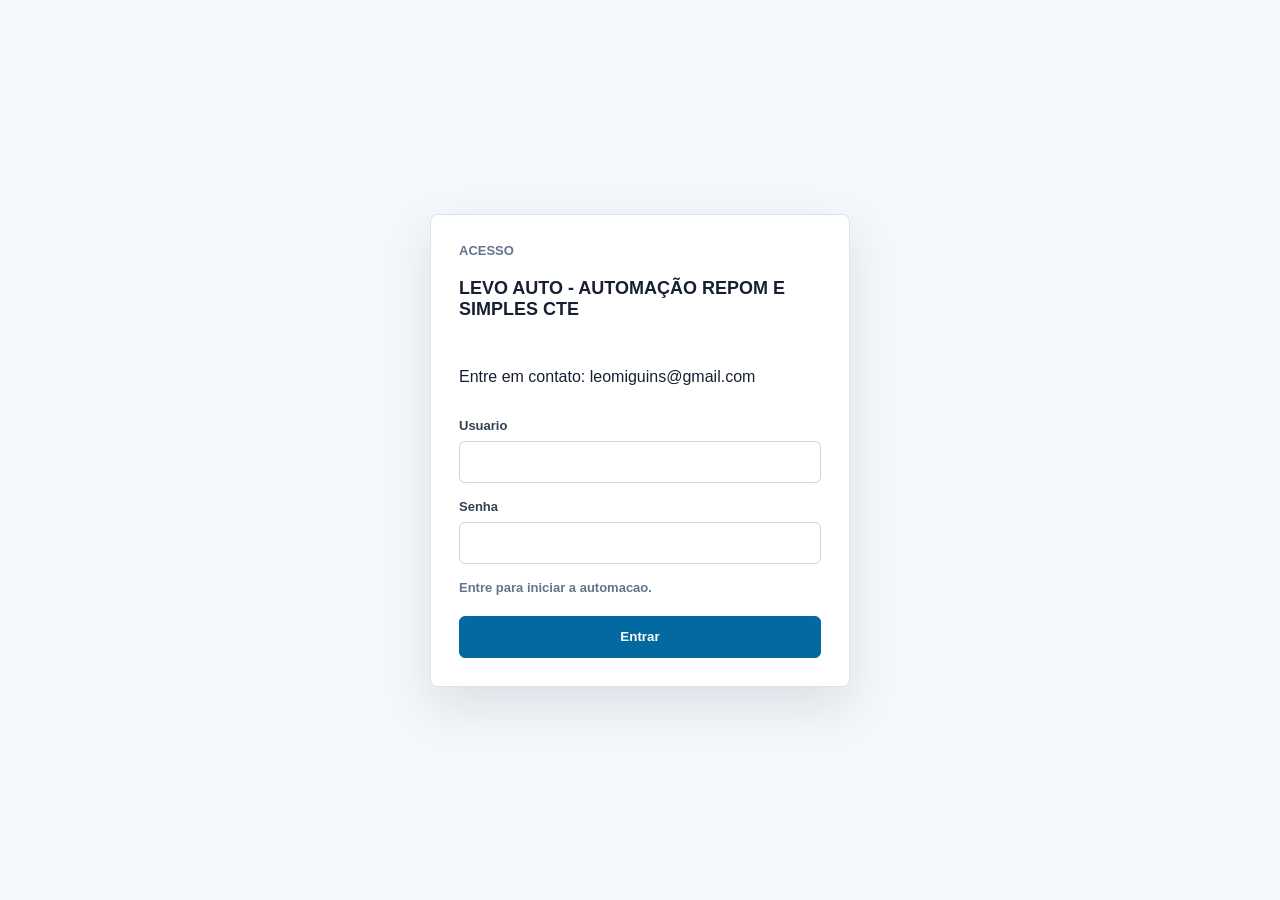
==== extensao-levo-auto/app/index.html @ f9248904 "Correção bug preenchimento produtor" ====
<!doctype html>
<html lang="pt-BR">
<head>
    <meta charset="utf-8">
    <meta name="viewport" content="width=device-width, initial-scale=0.9">
    <title>Pedagio Auto</title>
    <link rel="stylesheet" href="app.css">
</head>
<body class="bloqueado">
    <section id="loginView" class="login-shell">
        <form id="loginForm" class="login-card">
            <p class="eyebrow">Acesso</p>
            <h2>LEVO AUTO - AUTOMAÇÃO REPOM E SIMPLES CTE</h2>
            <p>Entre em contato: leomiguins@gmail.com</p>

            <label>
                Usuario
                <input id="loginNome" autocomplete="username" required>
            </label>

            <label>
                Senha
                <input id="loginSenha" type="password" autocomplete="current-password" required>
            </label>

            <p id="loginStatus" class="login-status">Entre para iniciar a automacao.</p>
            <button class="primary" type="submit">Entrar</button>
        </form>
    </section>

    <main id="appView" class="shell">
        <section class="header">
            <div>
                <p class="eyebrow">AUTOMAÇÃO REPOM E SIMPLES CTE</p>
                <h1>LEVO AUTO</h1>
                <p id="usuarioSessao" class="session-info"></p>
            </div>
            <div class="header-actions">
                <button id="btnSair" class="ghost" type="button">Sair</button>
            </div>
        </section>

        <div class="workspace">
            <div class="main-column">
                <section class="panel">
                    <label class="dropzone" for="xmlInput">
                        <span>Selecionar XML das notas</span>
                        <small>Voce pode escolher uma ou mais NF-e do mesmo servico.</small>
                    </label>
                    <input id="xmlInput" type="file" accept=".xml,text/xml,application/xml" multiple>
                </section>

                <section id="status" class="status empty">
                    Nenhum XML carregado.
                </section>

                <section class="grid">
                    <label>
                        Placa / codigo
                        <input id="placa" autocomplete="off" placeholder="Ex.: MJD9E08">
                        <small id="placaAviso" class="field-alert" hidden>Placa nao encontrada</small>
                    </label>
                    <label>
                        Cidade destino
                        <input id="cidade" autocomplete="off" placeholder="Cidade da NF">
                    </label>
                    <label>
                        Nota inicial
                        <input id="nota" autocomplete="off" placeholder="Numero da primeira NF">
                    </label>
                    <label>
                        Quantidade
                        <input id="quantidade" type="number" min="0" step="1">
                    </label>
                </section>

                <section class="panel">
                    <h2>Dados extraidos</h2>
                    <dl class="summary">
                        <div><dt>Produtor</dt><dd id="produtor">-</dd></div>
                        <div><dt>Empresa emissora</dt><dd id="emitente">-</dd></div>
                        <div><dt>Municipio</dt><dd id="municipio">-</dd></div>
                        <div><dt>Distancia ida</dt><dd id="kmPagamento">-</dd></div>
                        <div><dt>Notas</dt><dd id="notas">-</dd></div>
                        <div><dt>Peso total</dt><dd id="peso">-</dd></div>
                        <div><dt>Valor total</dt><dd id="valor">-</dd></div>
                    </dl>
                </section>

                <section class="panel action-hub">
                    <h2>Comandos</h2>
                    <label class="check">
                        <input id="autoConfirmar" type="checkbox">
                        <span>Autoconfirmar no Repom</span>
                    </label>
                    <label class="check">
                        <input id="semPedagio" type="checkbox">
                        <span>Sem pedagio</span>
                    </label>
                    <div class="button-row">
                        <button id="btnSalvar" type="button">Salvar temporario</button>
                        <button id="btnRepom" class="primary" type="button" disabled>Fazer Repom</button>
                        <button id="btnCte" class="primary" type="button" disabled>Fazer CTE</button>
                        <button id="btnLimpar" class="ghost" type="button">Limpar</button>
                    </div>
                </section>
            </div>

            <aside class="cte-panel">
                <h2>Pedagio emitido</h2>
                <dl class="summary cte-summary">
                    <div><dt>Nº pedagio</dt><dd id="repomNumeroPedagio">-</dd></div>
                    <div><dt>Nº meio pagamento</dt><dd id="repomMeioPagamento">-</dd></div>
                    <div><dt>Valor pedagio</dt><dd id="repomValor">-</dd></div>
                    <div><dt>Empresa Repom</dt><dd id="repomEmpresa">-</dd></div>
                </dl>

                <section class="process-section">
                    <h2>Logs do processo</h2>
                    <ol id="processLogs" class="process-logs" aria-live="polite">
                        <li class="process-log pending">Iniciando automacao</li>
                        <li class="process-log pending">Pedagio finalizado</li>
                        <li class="process-log pending">CTE iniciado</li>
                        <li class="process-log pending">Produtores carregados sem erro</li>
                        <li class="process-log pending">Valor do frete inserido</li>
                    </ol>
                </section>

                <section class="history-section">
                    <h2>Historico</h2>
                    <div id="historicoPedagios" class="history-list">
                        Nenhum pedagio emitido.
                    </div>
                </section>
            </aside>
        </div>
    </main>

    <script type="module" src="app.js"></script>
</body>
</html>
---- extensao-levo-auto/app/app.css ----
:root {
    color-scheme: light;
    font-family: Segoe UI, Arial, sans-serif;
    background: #f4f7fb;
    color: #172033;
}

* {
    box-sizing: border-box;
}

body {
    margin: 0;
    min-height: 100vh;
    background: #f4f7fb;
}

body.bloqueado #appView {
    display: none;
}

body:not(.bloqueado) #loginView {
    display: none;
}

.login-shell {
    min-height: 100vh;
    display: grid;
    place-items: center;
    padding: 24px;
}

.login-card {
    width: min(420px, 100%);
    display: flex;
    flex-direction: column;
    gap: 16px;
    padding: 28px;
    background: #ffffff;
    border: 1px solid #dbe3ef;
    border-radius: 8px;
    box-shadow: 0 20px 50px rgba(15, 23, 42, .10);
}

.login-status {
    min-height: 20px;
    margin: 0;
    color: #64748b;
    font-size: 13px;
    font-weight: 700;
}

.login-status.error {
    color: #b42318;
}

.shell {
    width: min(1240px, calc(100% - 32px));
    margin: 0 auto;
    padding: 32px 0 150px;
}

.header,
.button-row {
    display: flex;
    align-items: center;
    justify-content: space-between;
    gap: 16px;
}

.header {
    margin-bottom: 24px;
}

.header-actions {
    display: flex;
    gap: 10px;
}

.session-info {
    margin: 8px 0 0;
    color: #64748b;
    font-size: 19px;
    font-weight: 700;

}

.eyebrow {
    margin: 0 0 4px;
    color: #64748b;
    font-size: 13px;
    font-weight: 700;
    text-transform: uppercase;
}

h1,
h2 {
    margin: 0;
}

h1 {
    font-size: 34px;
}

h2 {
    font-size: 18px;
    margin-bottom: 16px;
}

.panel,
.status,
.grid,
.cte-panel {
    background: #ffffff;
    border: 1px solid #dbe3ef;
    border-radius: 8px;
    margin-bottom: 16px;
}

.panel {
    padding: 20px;
}

.workspace {
    display: grid;
    grid-template-columns: minmax(0, 1fr) 320px;
    gap: 16px;
    align-items: start;
}

.cte-panel {
    position: sticky;
    top: 20px;
    padding: 20px;
}

.dropzone {
    display: flex;
    flex-direction: column;
    align-items: center;
    justify-content: center;
    gap: 8px;
    min-height: 150px;
    border: 2px dashed #94a3b8;
    border-radius: 8px;
    cursor: pointer;
    text-align: center;
}

.dropzone span {
    font-size: 20px;
    font-weight: 800;
}

.dropzone small {
    color: #64748b;
}

#xmlInput {
    display: none;
}

.status {
    padding: 14px 16px;
    color: #0f5132;
    background: #ecfdf3;
    border-color: #b6e2c3;
}

.status.empty {
    color: #475569;
    background: #ffffff;
    border-color: #dbe3ef;
}

.status.error {
    color: #842029;
    background: #fff1f2;
    border-color: #fecdd3;
}

.grid {
    display: grid;
    grid-template-columns: repeat(4, minmax(0, 1fr));
    gap: 14px;
    padding: 20px;
}

label {
    color: #334155;
    font-size: 13px;
    font-weight: 700;
}

input {
    width: 100%;
    height: 42px;
    margin-top: 8px;
    border: 1px solid #cbd5e1;
    border-radius: 6px;
    padding: 0 12px;
    color: #172033;
    font-size: 15px;
}

input:focus {
    border-color: #0ea5e9;
    outline: 3px solid rgba(14, 165, 233, .18);
}

.field-alert {
    display: block;
    margin-top: 4px;
    color: #b42318;
    font-size: 11px;
    font-weight: 200;
}

.field-alert[hidden] {
    display: none;
}

input.field-error {
    border-color: #f04438;
}

.summary {
    display: grid;
    grid-template-columns: repeat(3, minmax(0, 1fr));
    gap: 12px;
    margin: 0;
}

.cte-summary {
    grid-template-columns: 1fr;
    margin-bottom: 16px;
}

.history-section {
    margin-top: 20px;
    padding-top: 16px;
    border-top: 1px solid #e2e8f0;
}

.process-section {
    margin-top: 20px;
    padding-top: 16px;
    border-top: 1px solid #e2e8f0;
}

.process-logs {
    display: grid;
    gap: 8px;
    margin: 0;
    padding: 0;
    list-style: none;
}

.process-log {
    min-height: 36px;
    display: flex;
    align-items: center;
    gap: 8px;
    padding: 8px 10px;
    border: 1px solid #e2e8f0;
    border-radius: 6px;
    background: #f8fafc;
    color: #475569;
    font-size: 13px;
    font-weight: 800;
}

.process-log::before {
    width: 9px;
    height: 9px;
    flex: 0 0 auto;
    border-radius: 999px;
    background: #94a3b8;
    content: "";
}

.process-log.ok {
    border-color: #b6e2c3;
    background: #ecfdf3;
    color: #0f5132;
}

.process-log.ok::before {
    background: #16a34a;
}

.process-log.error {
    border-color: #fecdd3;
    background: #fff1f2;
    color: #842029;
}

.process-log.error::before {
    background: #e11d48;
}

.history-list {
    display: grid;
    gap: 10px;
    color: #475569;
    font-size: 13px;
    font-weight: 700;
}

.history-item {
    display: grid;
    gap: 4px;
    padding: 10px;
    border: 1px solid #e2e8f0;
    border-radius: 8px;
    background: #f8fafc;
}

.history-item strong {
    color: #172033;
    font-size: 14px;
}

.history-item span {
    overflow-wrap: anywhere;
}

.summary div {
    min-height: 72px;
    padding: 12px;
    border: 1px solid #e2e8f0;
    border-radius: 8px;
    background: #f8fafc;
}

dt {
    color: #64748b;
    font-size: 12px;
    font-weight: 800;
    text-transform: uppercase;
}

dd {
    margin: 6px 0 0;
    font-size: 15px;
    font-weight: 700;
    word-break: break-word;
}

.producer-group {
    width: 100%;
    min-width: 0;
    height: auto;
    display: grid;
    gap: 4px;
    margin-top: 8px;
    padding: 10px;
    border-color: #cbd5e1;
    background: #ffffff;
    text-align: left;
}

.producer-group:first-child {
    margin-top: 0;
}

.producer-group.selected {
    border-color: #0369a1;
    background: #eff6ff;
}

.producer-group strong,
.producer-group span {
    display: block;
    overflow-wrap: anywhere;
}

.producer-group strong {
    color: #172033;
    font-size: 13px;
}

.producer-group span {
    color: #64748b;
    font-size: 12px;
    font-weight: 700;
}

.action-hub {
    position: fixed;
    right: max(16px, calc((100vw - 1240px) / 2));
    bottom: 14px;
    left: max(16px, calc((100vw - 1240px) / 2));
    z-index: 30;
    display: flex;
    align-items: center;
    gap: 14px;
    margin-bottom: 0;
    padding: 14px 16px;
    box-shadow: 0 16px 42px rgba(15, 23, 42, .16);
}

.action-hub h2 {
    margin-bottom: 0;
    margin-right: 8px;
}

.button-row {
    flex-wrap: wrap;
    justify-content: flex-start;
    margin-left: auto;
}

.check {
    display: flex;
    align-items: center;
    gap: 10px;
}

.check input {
    width: 18px;
    height: 18px;
    margin: 0;
}

button {
    min-width: 132px;
    height: 42px;
    border: 1px solid #cbd5e1;
    border-radius: 6px;
    background: #ffffff;
    color: #172033;
    font-weight: 800;
    cursor: pointer;
}

button.primary {
    border-color: #0369a1;
    background: #0369a1;
    color: #ffffff;
}

button.ghost {
    min-width: 88px;
}

button:disabled {
    cursor: not-allowed;
    opacity: .55;
}

@media (max-width: 760px) {
    .header,
    .button-row {
        align-items: stretch;
        flex-direction: column;
    }

    .header-actions {
        flex-direction: column;
    }

    .workspace,
    .grid,
    .summary {
        grid-template-columns: 1fr;
    }

    .shell {
        padding-bottom: 310px;
    }

    .action-hub {
        align-items: stretch;
        flex-direction: column;
    }

    .button-row {
        margin-left: 0;
    }

    .cte-panel {
        position: static;
    }

    button {
        width: 100%;
    }
}
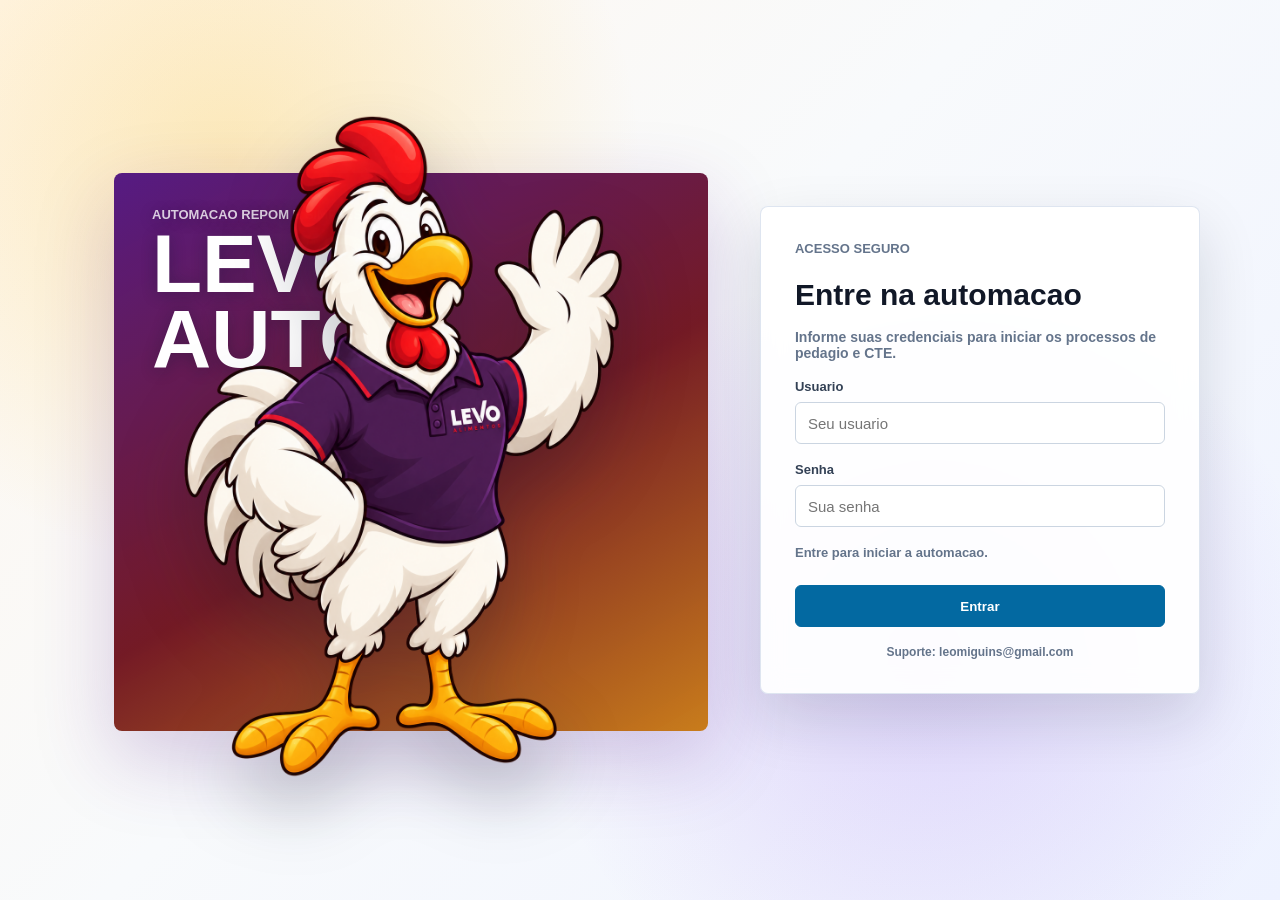
==== commit d65fa7a7: "V 3.5 - ajustes no layout da tela de login" ====
--- a/extensao-levo-auto/app/index.html
+++ b/extensao-levo-auto/app/index.html
@@ -8,24 +8,35 @@
 </head>
 <body class="bloqueado">
     <section id="loginView" class="login-shell">
-        <form id="loginForm" class="login-card">
-            <p class="eyebrow">Acesso</p>
-            <h2>LEVO AUTO - AUTOMAÇÃO REPOM E SIMPLES CTE</h2>
-            <p>Entre em contato: leomiguins@gmail.com</p>
+        <div class="login-layout">
+            <div class="login-hero" aria-hidden="true">
+                <div class="login-brand">
+                    <p class="eyebrow">AUTOMACAO REPOM E SIMPLES CTE</p>
+                    <h1>LEVO AUTO</h1>
+                </div>
+                <img class="login-mascot" src="assets/mascote.png" alt="">
+            </div>
 
-            <label>
-                Usuario
-                <input id="loginNome" autocomplete="username" required>
-            </label>
+            <form id="loginForm" class="login-card">
+                <p class="eyebrow">Acesso seguro</p>
+                <h2>Entre na automacao</h2>
+                <p class="login-copy">Informe suas credenciais para iniciar os processos de pedagio e CTE.</p>
 
-            <label>
-                Senha
-                <input id="loginSenha" type="password" autocomplete="current-password" required>
-            </label>
+                <label>
+                    Usuario
+                    <input id="loginNome" autocomplete="username" placeholder="Seu usuario" required>
+                </label>
 
-            <p id="loginStatus" class="login-status">Entre para iniciar a automacao.</p>
-            <button class="primary" type="submit">Entrar</button>
-        </form>
+                <label>
+                    Senha
+                    <input id="loginSenha" type="password" autocomplete="current-password" placeholder="Sua senha" required>
+                </label>
+
+                <p id="loginStatus" class="login-status">Entre para iniciar a automacao.</p>
+                <button class="primary login-submit" type="submit">Entrar</button>
+                <p class="login-contact">Suporte: leomiguins@gmail.com</p>
+            </form>
+        </div>
     </section>
 
     <main id="appView" class="shell">
@@ -97,6 +108,14 @@
                         <input id="semPedagio" type="checkbox">
                         <span>Sem pedagio</span>
                     </label>
+                    <label class="check">
+                        <input id="autoConfirmarCte" type="checkbox">
+                        <span>Autoconfirmar CTE</span>
+                    </label>
+                    <label class="check">
+                        <input id="autoIniciarCte" type="checkbox">
+                        <span>Auto-iniciar CTE após o pedágio</span>
+                    </label>
                     <div class="button-row">
                         <button id="btnSalvar" type="button">Salvar temporario</button>
                         <button id="btnRepom" class="primary" type="button" disabled>Fazer Repom</button>
--- a/extensao-levo-auto/app/app.css
+++ b/extensao-levo-auto/app/app.css
@@ -27,19 +27,96 @@
     min-height: 100vh;
     display: grid;
     place-items: center;
-    padding: 24px;
+    padding: 32px;
+    overflow: hidden;
+    background:
+        radial-gradient(circle at 18% 18%, rgba(251, 191, 36, .28), transparent 32%),
+        radial-gradient(circle at 72% 72%, rgba(124, 58, 237, .18), transparent 35%),
+        linear-gradient(135deg, #fff7ed 0%, #f8fafc 46%, #eef2ff 100%);
+}
+
+.login-layout {
+    width: min(1120px, 100%);
+    min-height: min(720px, calc(100vh - 64px));
+    display: grid;
+    grid-template-columns: minmax(0, 1.18fr) minmax(360px, .82fr);
+    align-items: center;
+    gap: 28px;
+}
+
+.login-hero {
+    position: relative;
+    min-height: 640px;
+    display: grid;
+    align-items: end;
+    isolation: isolate;
+}
+
+.login-hero::before {
+    position: absolute;
+    inset: 58px 16px 54px 34px;
+    z-index: -1;
+    border-radius: 8px;
+    background:
+        linear-gradient(150deg, rgba(88, 28, 135, .92), rgba(127, 29, 29, .84) 54%, rgba(245, 158, 11, .76)),
+        #3b0f4f;
+    box-shadow: 0 28px 80px rgba(88, 28, 135, .22);
+    content: "";
+}
+
+.login-brand {
+    position: absolute;
+    top: 92px;
+    left: 72px;
+    max-width: 360px;
+    color: #ffffff;
+    text-shadow: 0 2px 16px rgba(15, 23, 42, .32);
+}
+
+.login-brand .eyebrow {
+    color: rgba(255, 255, 255, .78);
+}
+
+.login-brand h1 {
+    font-size: clamp(44px, 7vw, 82px);
+    line-height: .92;
+}
+
+.login-mascot {
+    width: min(610px, 92%);
+    max-height: 670px;
+    justify-self: center;
+    object-fit: contain;
+    filter: drop-shadow(0 34px 34px rgba(15, 23, 42, .26));
 }
 
 .login-card {
-    width: min(420px, 100%);
+    width: min(440px, 100%);
     display: flex;
     flex-direction: column;
-    gap: 16px;
-    padding: 28px;
-    background: #ffffff;
-    border: 1px solid #dbe3ef;
+    gap: 18px;
+    justify-self: end;
+    padding: 34px;
+    background: rgba(255, 255, 255, .93);
+    border: 1px solid rgba(219, 227, 239, .9);
     border-radius: 8px;
-    box-shadow: 0 20px 50px rgba(15, 23, 42, .10);
+    box-shadow: 0 24px 60px rgba(15, 23, 42, .14);
+    backdrop-filter: blur(12px);
+}
+
+.login-card h2 {
+    color: #111827;
+    font-size: 30px;
+    line-height: 1.1;
+    margin-bottom: 0;
+}
+
+.login-copy,
+.login-contact {
+    margin: 0;
+    color: #64748b;
+    font-size: 14px;
+    font-weight: 700;
 }
 
 .login-status {
@@ -52,6 +129,16 @@
 
 .login-status.error {
     color: #b42318;
+}
+
+.login-submit {
+    width: 100%;
+    margin-top: 2px;
+}
+
+.login-contact {
+    text-align: center;
+    font-size: 12px;
 }
 
 .shell {
@@ -201,6 +288,7 @@
     padding: 0 12px;
     color: #172033;
     font-size: 15px;
+    background: #ffffff;
 }
 
 input:focus {
@@ -450,6 +538,47 @@
 }
 
 @media (max-width: 760px) {
+    .login-shell {
+        padding: 18px;
+    }
+
+    .login-layout {
+        min-height: auto;
+        grid-template-columns: 1fr;
+        gap: 14px;
+    }
+
+    .login-hero {
+        min-height: 240px;
+        align-items: end;
+    }
+
+    .login-hero::before {
+        inset: 18px 0 8px;
+    }
+
+    .login-brand {
+        top: 34px;
+        left: 24px;
+    }
+
+    .login-brand h1 {
+        font-size: 42px;
+    }
+
+    .login-mascot {
+        width: min(300px, 88%);
+        max-height: 250px;
+        justify-self: end;
+        margin-right: 4px;
+    }
+
+    .login-card {
+        width: 100%;
+        justify-self: stretch;
+        padding: 24px;
+    }
+
     .header,
     .button-row {
         align-items: stretch;
@@ -487,3 +616,12 @@
         width: 100%;
     }
 }
+.check.disabled {
+    opacity: 0.55;
+    cursor: not-allowed;
+}
+
+.check.disabled input,
+.check.disabled span {
+    cursor: not-allowed;
+}
